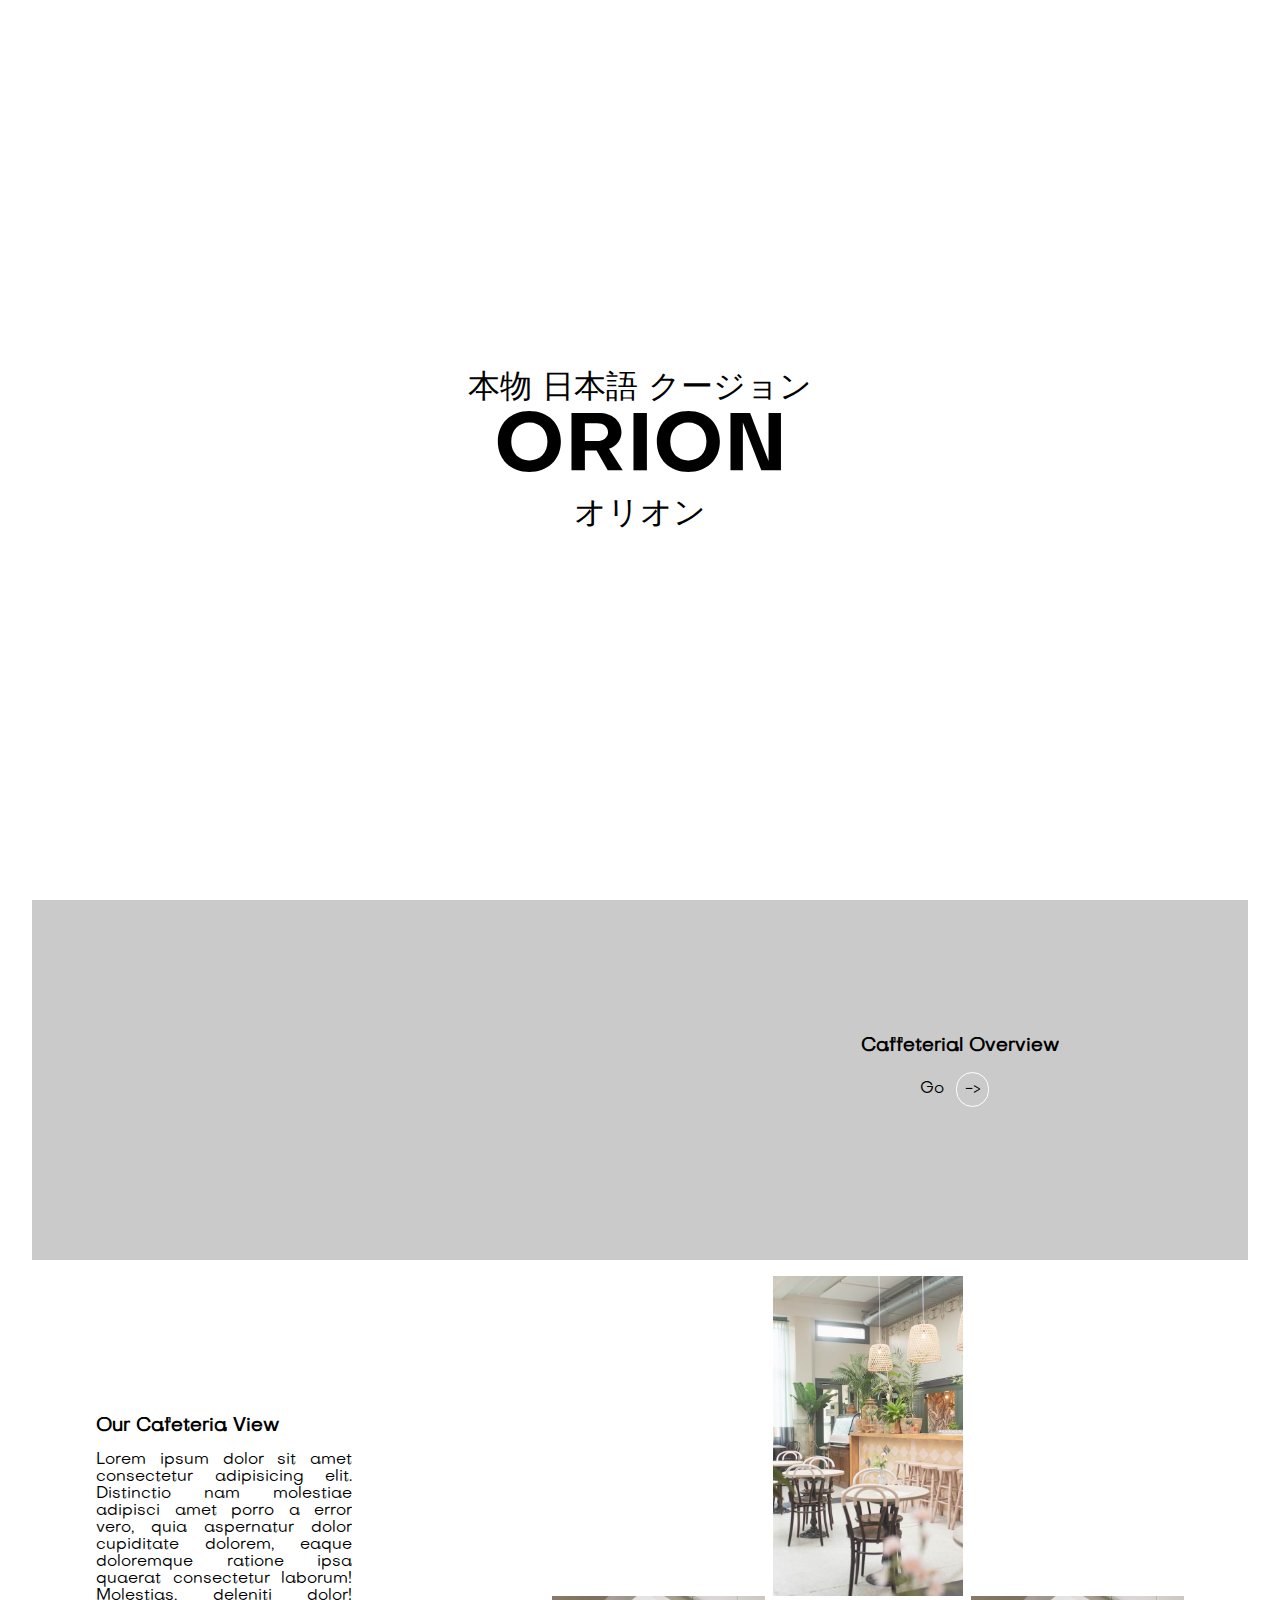
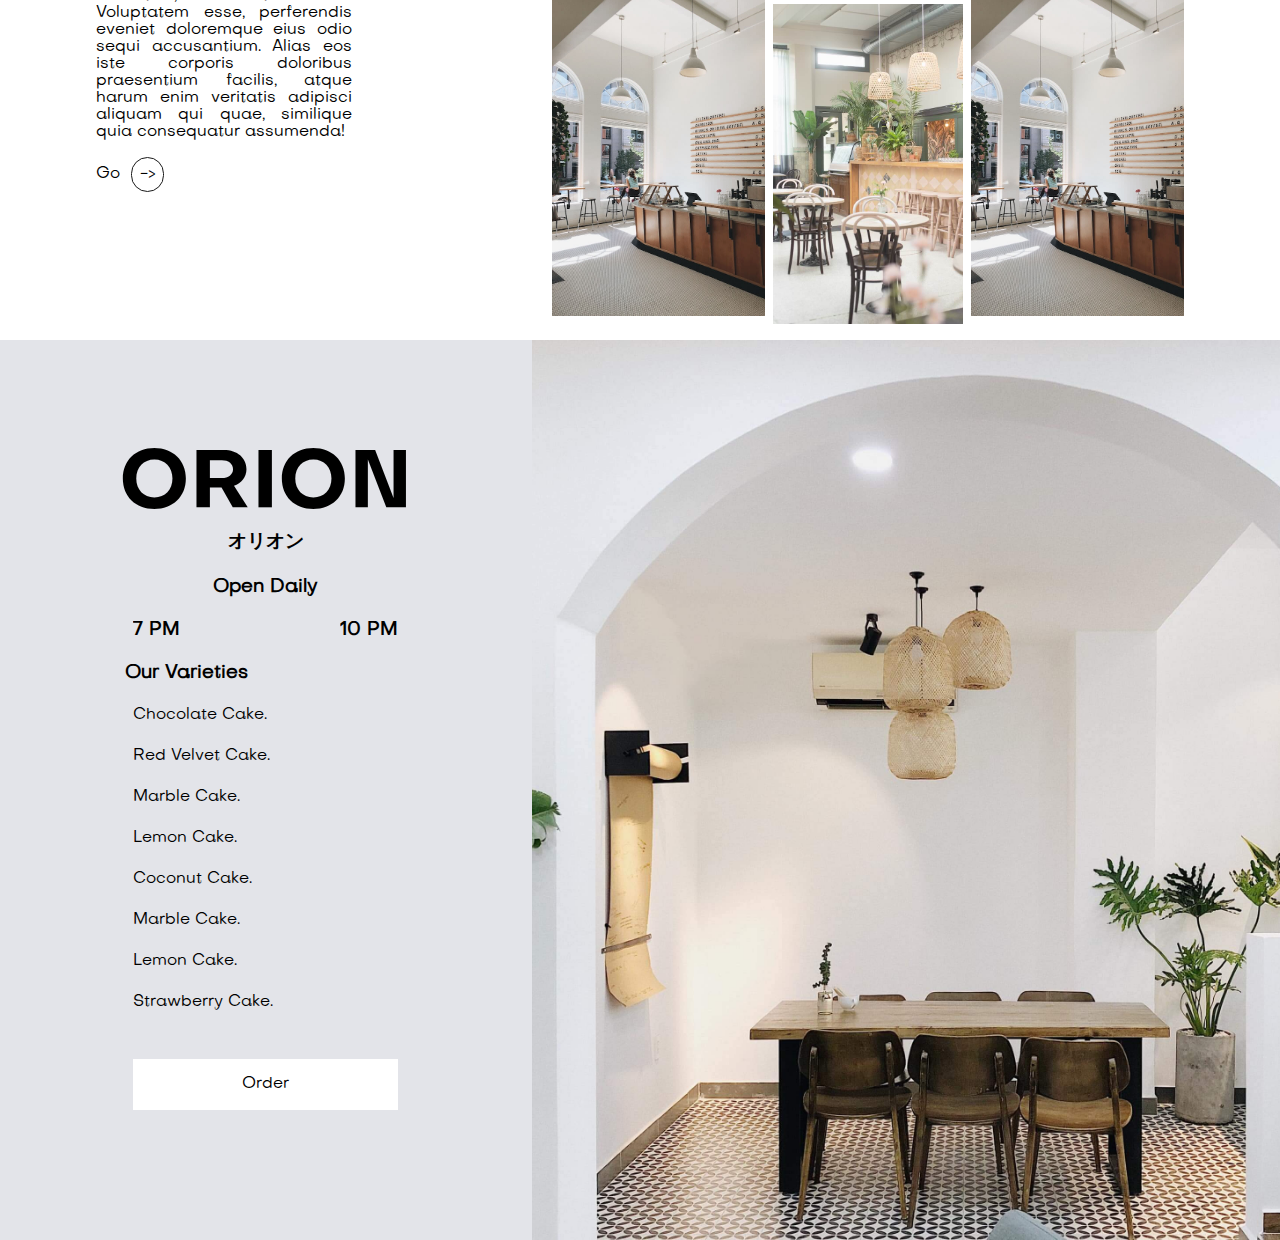
==== index.html @ 2d1300a8 "cake shop ui" ====
<!DOCTYPE html>
<html lang="en">

<head>
    <meta charset="UTF-8">
    <meta name="viewport" content="width=device-width, initial-scale=1.0">
    <title>we001</title>
    <link rel="stylesheet" href="./style/index.css">
</head>

<body>
    <!-- <header class="navigations">
        <div class="give-space">
            <li> <h3>Shop</h3> </li>
            <li> <h3>Contact</h3> </li>
            <li> <h3>Cart</h3> </li>
        </div>
    </header> -->

    <!-- front section -->
    <section class="landing-section">
        <p class="japanese-text">本物 日本語 クージョン</p>
        <h1 class="compnay-logo">ORION</h1>
        <p class="japanese-text">オリオン</p>
    </section>

    <!-- intro section -->
    <section class="video">
        <div class="video-text">
            <div class="title">
                <h3>Caffeterial Overview</h3>
            </div>

            <div class="button">
                <p>Go</p>
                <div class="circle">-></div>
            </div>
        </div>
    </section>

    <!-- Cafeteria View -->
    <section class="image-section">
        <div class="text-section">
            <h3 style="margin: 1rem 0;">Our Cafeteria View</h3>
            <p class="description">Lorem ipsum dolor sit amet consectetur adipisicing elit. Distinctio nam molestiae
                adipisci amet porro a error vero, quia aspernatur dolor cupiditate dolorem, eaque doloremque ratione
                ipsa quaerat consectetur laborum! Molestias, deleniti dolor! Voluptatem esse, perferendis eveniet
                doloremque eius odio sequi accusantium. Alias eos iste corporis doloribus praesentium facilis, atque
                harum enim veritatis adipisci aliquam qui quae, similique quia consequatur assumenda!
            </p>
            <div class="button">
                <p>Go</p>
                <div class="circle" style="border-color: #191919;">-></div>
            </div>
        </div>

        <div class="image-container">
            <div>
                <div class="image01">
                    <img src="./image/img01.jpg" alt="">
                </div>
            </div>

            <div>
                <div class="image02">
                    <img src="./image/img02.jpg" alt="">
                </div>
                <div class="image02">
                    <img src="./image/img02.jpg" alt="">
                </div>
            </div>

            <div>
                <div class="image01">
                    <img src="./image/img01.jpg" alt="">
                </div>

            </div>
        </div>
    </section>


    <Footer class="gate-section">
        <section class="addresslocation">
            <div class="addresslocation-information">
                <div>
                    <h1 class="compnay-logo">ORION</h1>
                    <h3>オリオン</h3>
                </div>
                <div>
                    <h3>Open Daily</h3>
                </div>

                <div class="time">
                    <h3>
                        7 PM
                    </h3>

                    <h3>
                        10 PM
                    </h3>
                </div>

                <h3 style="
                        text-align: left;
                        margin: 0 4.5rem;
                    ">
                    Our Varieties
                </h3>

                <section class="menu">
                    <div>
                        <li style="text-align: left; list-style:circle;"> Chocolate Cake. </li>
                    </div>
                    <div>
                        <li style="text-align: left; list-style:circle;"> Red Velvet Cake. </li>
                    </div>
                    <div>
                        <li style="text-align: left; list-style:circle;"> Marble Cake. </li>
                        </li>
                    </div>
                    <div>
                        <li style="text-align: left; list-style:circle;"> Lemon Cake. </li>
                    </div>
                    <div>
                        <li style="text-align: left; list-style:circle;"> Coconut Cake. </li>
                    </div>
                    <div>
                        <li style="text-align: left; list-style:circle;"> Marble Cake. </li>
                    </div>
                    <div>
                        <li style="text-align: left; list-style:circle;"> Lemon Cake. </li>
                    </div>
                    <div>
                        <li style="text-align: left; list-style:circle;"> Strawberry Cake. </li>
                    </div>

                    <div>
                        <div style="
                            border: 1px solid white;
                            padding: 1rem;
                            background-color: white;
                            cursor: pointer;
                        ">Order</div>
                    </div>

                </section>

            </div>
        </section>
        <div class="gate-image">
            <img src="./image/gate.jpg" alt="">
        </div>

    </Footer>



</body>

</html>
---- style/index.css ----
@font-face {
    font-family: Subjectivity-bold;
    src: url("./../fonts/Subjectivity-Bold.otf");
}

@font-face {
    font-family: Subjectivity-regular;
    src: url("./../fonts/Subjectivity-Regular.otf");
}

* {
    margin: 0;
    padding: 0;
    font-family: Subjectivity-regular;
    overflow-x: hidden;
}


:root {
    --video-section-height: 40vh;
    --video-section-rest: 60vh;
}


/* navigation */
li {
    list-style: none;
}

.navigations {
    display: flex;
    justify-content: center;
    align-items: center;
}

.give-space {
    display: flex;
    justify-content: space-around;
    align-items: center;
    width: 20vw;
    height: 10vh;
}

/* body */
.landing-section {
    display: flex;
    justify-content: center;
    align-items: center;
    height: 100vh;
    width: 100%;
    /* position: absolute;
    top: 1px; */
    flex-direction: column;
}

.compnay-logo {
    font-family: Subjectivity-bold;
    font-size: 5rem;
}

.some-words {
    text-align: center;
}

.japanese-text {
    font-family: Subjectivity-bold;
    font-size: 2rem;
}

/* intro section */
.video {
    height: var(--video-section-height);
    width: 95%;
    margin: auto;
    background-color: rgb(202, 202, 202);
}

.video-text {
    height: var(--video-section-height);
    display: flex;
    justify-content: center;
    align-items: center;
    flex-direction: column;
    transform: translateX(20rem);
}

.button {
    display: flex;
    align-items: center;
    cursor: pointer;
    margin: 1rem 0;
}

.circle {
    border: 1px solid rgb(255, 255, 255);
    padding: .5rem;
    border-radius: 1.5rem;
    margin: 0 .7rem;
}

.icon {
    height: 24px;
    width: 24px;
}

/* image section */
.image-section {
    width: 100vw;
    display: flex;
    justify-content: space-around;
    align-items: center;
    flex-direction: row;
    margin: 1rem 0 .5rem 0;
}

.description {
    width: 20vw;
    text-align: justify;
}

.image-container {
    width: 50vw;
    overflow: hidden;
    display: flex;
}

/* image-container */
.image01 {
    margin-top: 20rem;
}

.image02 {
    margin-bottom: .5rem;
}

.image01,
.image02 {
    height: 25vw;
    width: fit-content;
    background-size: cover;
    overflow: hidden;
    padding: 0 .5rem;
}


.image01 img,
.image02 img {
    height: 100%;
}

/* 
/* image carousel */
/* .carousel{
    height: 25vw;
    display: flex;
    justify-content: space-around;
    margin: 2rem 10rem;
}

.carousel div{
    background-size: cover;
    overflow: hidden;
}

.carousel div img{
    height: 100%;
}  */


.gate-section {
    background-color: #e3e4e9;
    display: flex;
    justify-content: space-between;
    align-items: center;
    height: 100vh;
}

.gate-image {
    overflow: hidden;
    height: 100vh;
    background-size: cover;
}

.gate-image img {
    height: 100%;
}

.addresslocation{
    display: flex;
    justify-content: center;
    width: 50vw;
}

.addresslocation div{
    text-align: center;
    margin: 1.5rem 0;
}

.time{
    display: flex;
    justify-content: space-between;
}

.time h3{
    margin: 0 5rem;
}

.menu{
    margin: 0 5rem;
}
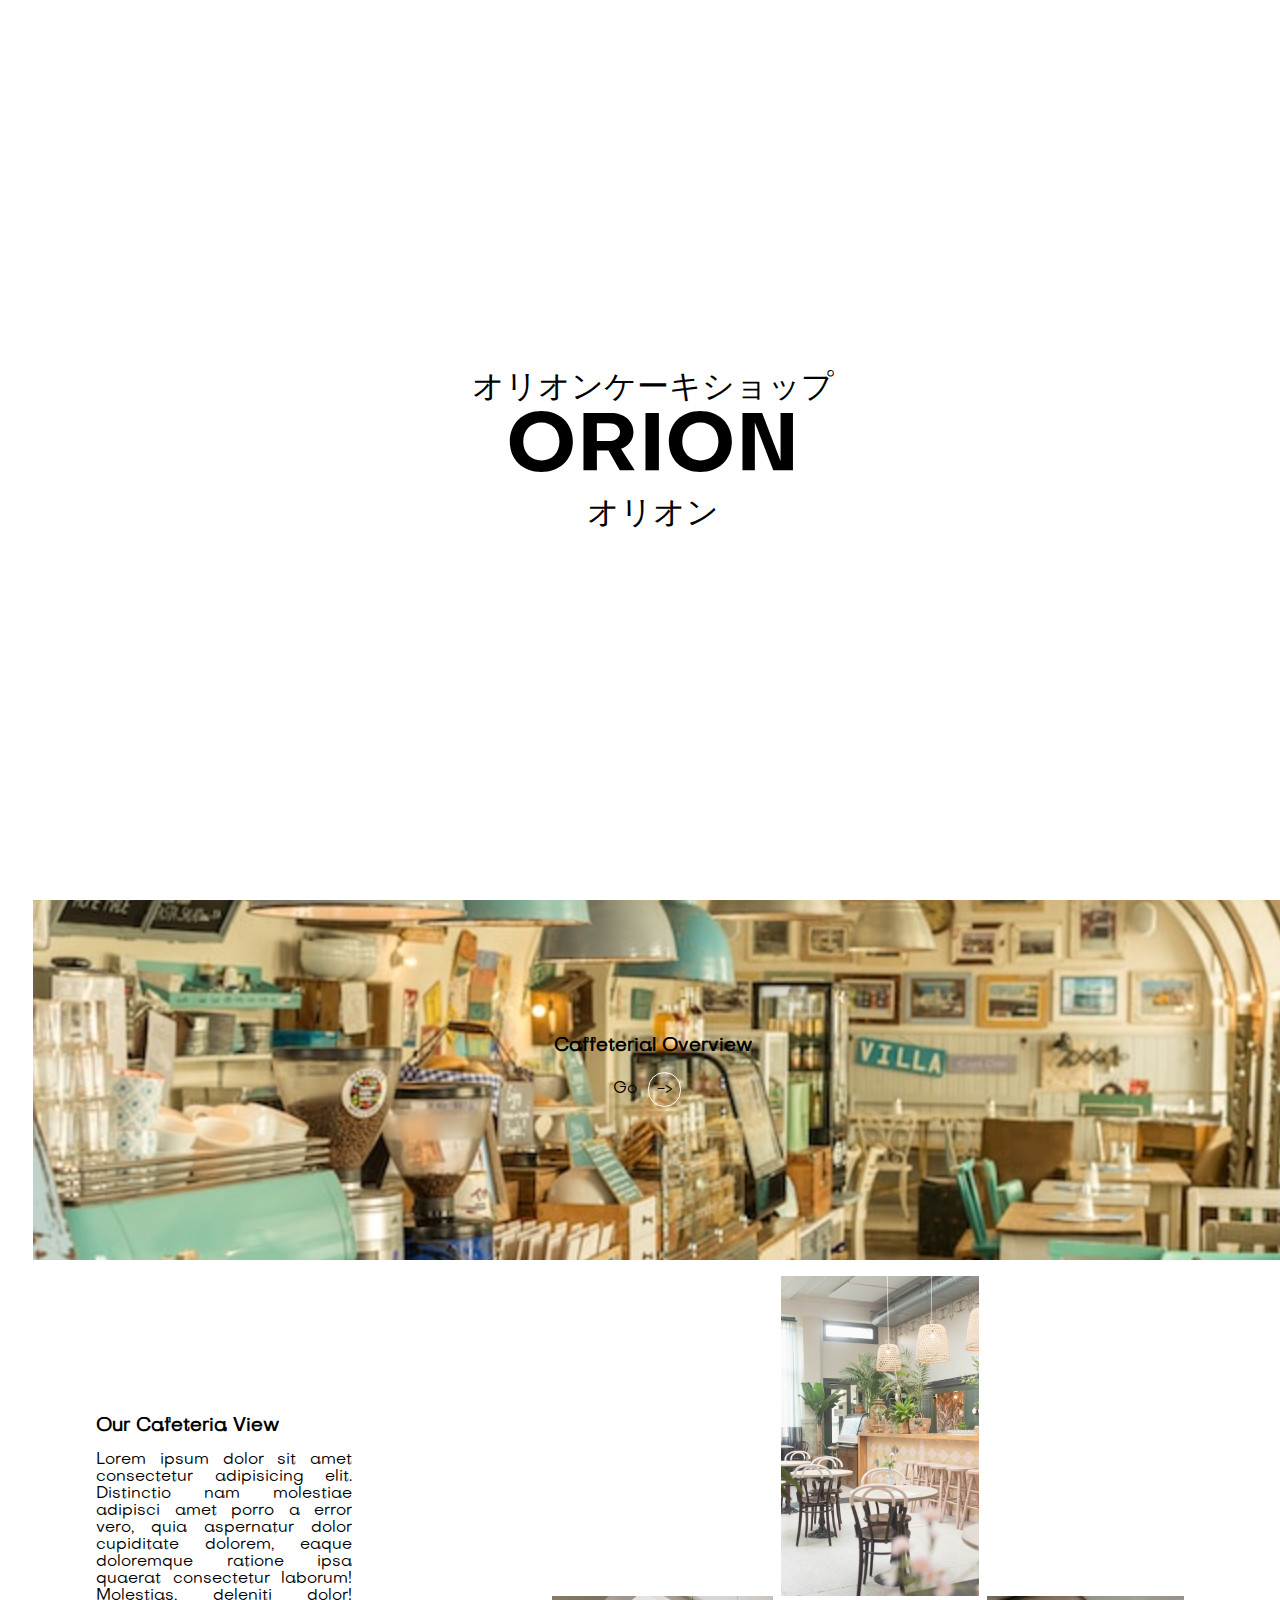
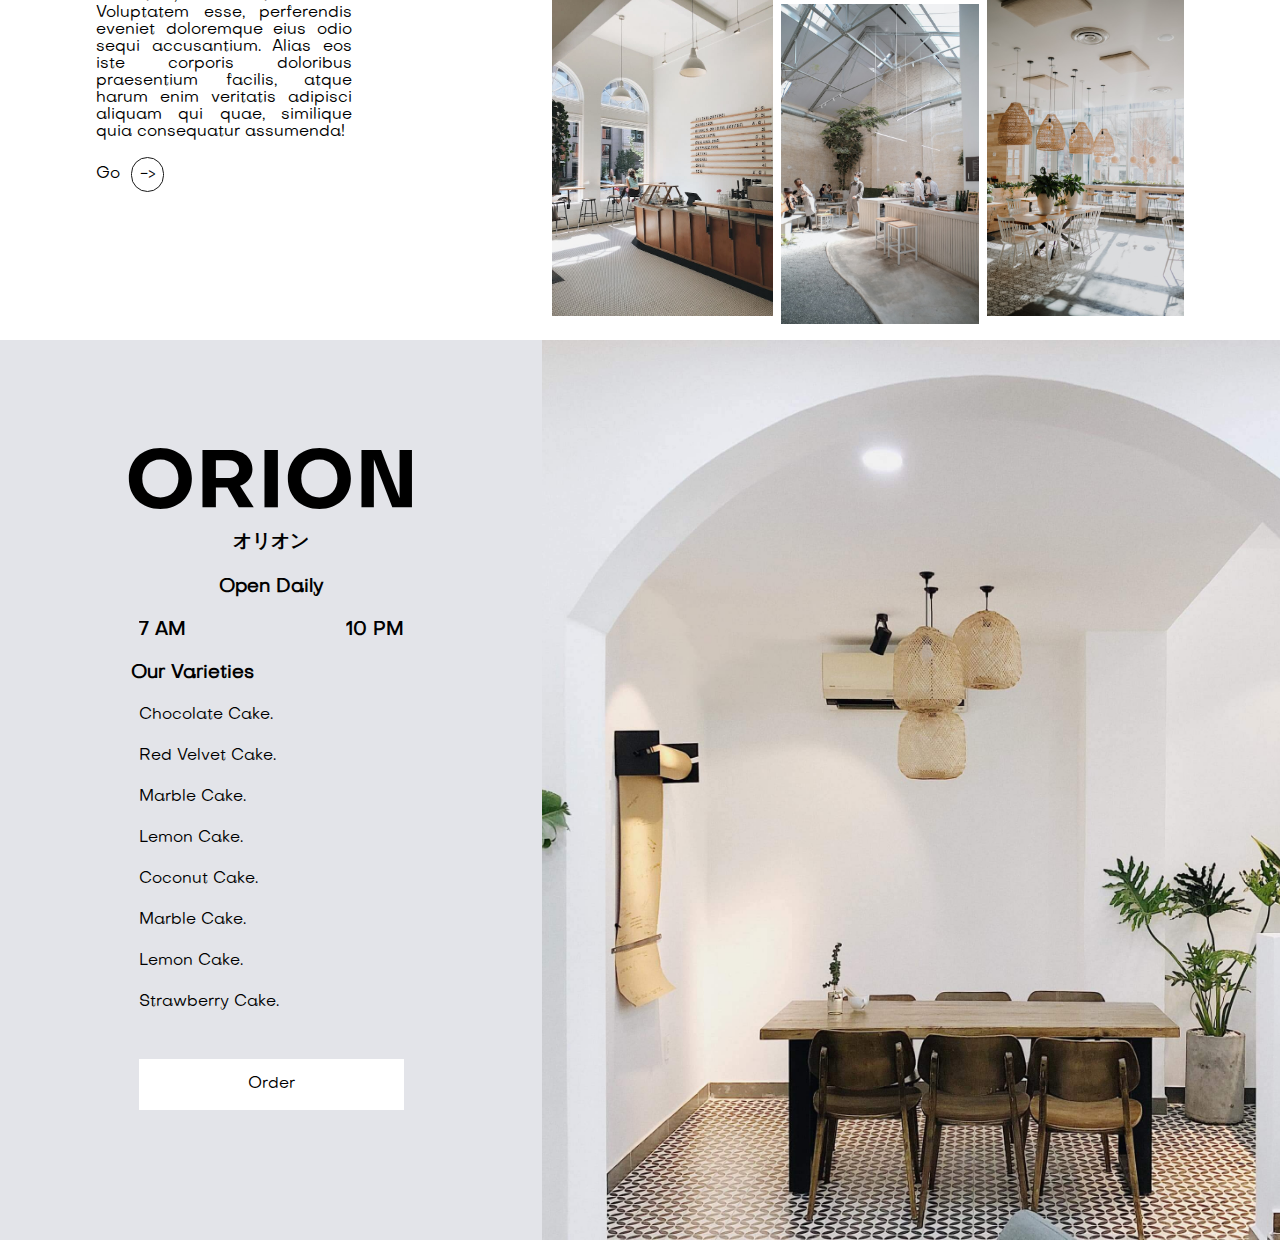
==== commit ddcebf34: "updated code" ====
--- a/index.html
+++ b/index.html
@@ -8,18 +8,10 @@
     <link rel="stylesheet" href="./style/index.css">
 </head>
 
-<body>
-    <!-- <header class="navigations">
-        <div class="give-space">
-            <li> <h3>Shop</h3> </li>
-            <li> <h3>Contact</h3> </li>
-            <li> <h3>Cart</h3> </li>
-        </div>
-    </header> -->
-
+<body style="width: 102vw;">
     <!-- front section -->
     <section class="landing-section">
-        <p class="japanese-text">本物 日本語 クージョン</p>
+        <p class="japanese-text">オリオンケーキショップ</p>
         <h1 class="compnay-logo">ORION</h1>
         <p class="japanese-text">オリオン</p>
     </section>
@@ -66,13 +58,13 @@
                     <img src="./image/img02.jpg" alt="">
                 </div>
                 <div class="image02">
-                    <img src="./image/img02.jpg" alt="">
+                    <img src="./image/img04.jpg" alt="">
                 </div>
             </div>
 
             <div>
                 <div class="image01">
-                    <img src="./image/img01.jpg" alt="">
+                    <img src="./image/img03.jpg" alt="">
                 </div>
 
             </div>
@@ -80,7 +72,7 @@
     </section>
 
 
-    <Footer class="gate-section">
+    <section class="gate-section">
         <section class="addresslocation">
             <div class="addresslocation-information">
                 <div>
@@ -93,7 +85,7 @@
 
                 <div class="time">
                     <h3>
-                        7 PM
+                        7 AM
                     </h3>
 
                     <h3>
@@ -110,7 +102,7 @@
 
                 <section class="menu">
                     <div>
-                        <li style="text-align: left; list-style:circle;"> Chocolate Cake. </li>
+                        <li style="text-align: left; list-style:circle;"> Chocolate Cake.</li>
                     </div>
                     <div>
                         <li style="text-align: left; list-style:circle;"> Red Velvet Cake. </li>
@@ -152,9 +144,10 @@
             <img src="./image/gate.jpg" alt="">
         </div>
 
-    </Footer>
+    </section>
 
-
+    
+   
 
 </body>
 
--- a/style/index.css
+++ b/style/index.css
@@ -21,25 +21,6 @@
     --video-section-rest: 60vh;
 }
 
-
-/* navigation */
-li {
-    list-style: none;
-}
-
-.navigations {
-    display: flex;
-    justify-content: center;
-    align-items: center;
-}
-
-.give-space {
-    display: flex;
-    justify-content: space-around;
-    align-items: center;
-    width: 20vw;
-    height: 10vh;
-}
 
 /* body */
 .landing-section {
@@ -75,13 +56,23 @@
     background-color: rgb(202, 202, 202);
 }
 
+.video::before {
+    content: " ";
+    background: url("./../image/interior.jpg") no-repeat center center / cover;
+    position: absolute;
+    height: var(--video-section-height);
+    width: 100%;
+    /* opacity: .7; */
+}
+
 .video-text {
     height: var(--video-section-height);
     display: flex;
     justify-content: center;
     align-items: center;
     flex-direction: column;
-    transform: translateX(20rem);
+    transform: translateX(0rem);
+
 }
 
 .button {
@@ -148,24 +139,6 @@
     height: 100%;
 }
 
-/* 
-/* image carousel */
-/* .carousel{
-    height: 25vw;
-    display: flex;
-    justify-content: space-around;
-    margin: 2rem 10rem;
-}
-
-.carousel div{
-    background-size: cover;
-    overflow: hidden;
-}
-
-.carousel div img{
-    height: 100%;
-}  */
-
 
 .gate-section {
     background-color: #e3e4e9;
@@ -185,26 +158,64 @@
     height: 100%;
 }
 
-.addresslocation{
+.addresslocation {
     display: flex;
     justify-content: center;
     width: 50vw;
 }
 
-.addresslocation div{
+.addresslocation div {
     text-align: center;
     margin: 1.5rem 0;
 }
 
-.time{
+.time {
     display: flex;
     justify-content: space-between;
 }
 
-.time h3{
+.time h3 {
     margin: 0 5rem;
 }
 
-.menu{
+.menu {
     margin: 0 5rem;
-}+}
+
+
+/* cake image overview */
+.cake-image-display {
+    width: 100vw;
+    margin-top: 2rem;
+}
+
+.top-section {
+    display: flex;
+    justify-content: space-around;
+    align-items: center;
+    flex-direction: row;
+    margin: 0 5rem;
+}
+
+.text-001 div {
+    width: 20vw;
+    text-align: justify;
+}
+
+.image-001 {
+    height: 50vh;
+    overflow: hidden;
+}
+.image-002 {
+    height: 65vh;
+    overflow: hidden;
+}
+
+.image-001 img,
+.image-002 img,
+.image-003 img {
+    height: 100%;
+}
+
+
+/* footer */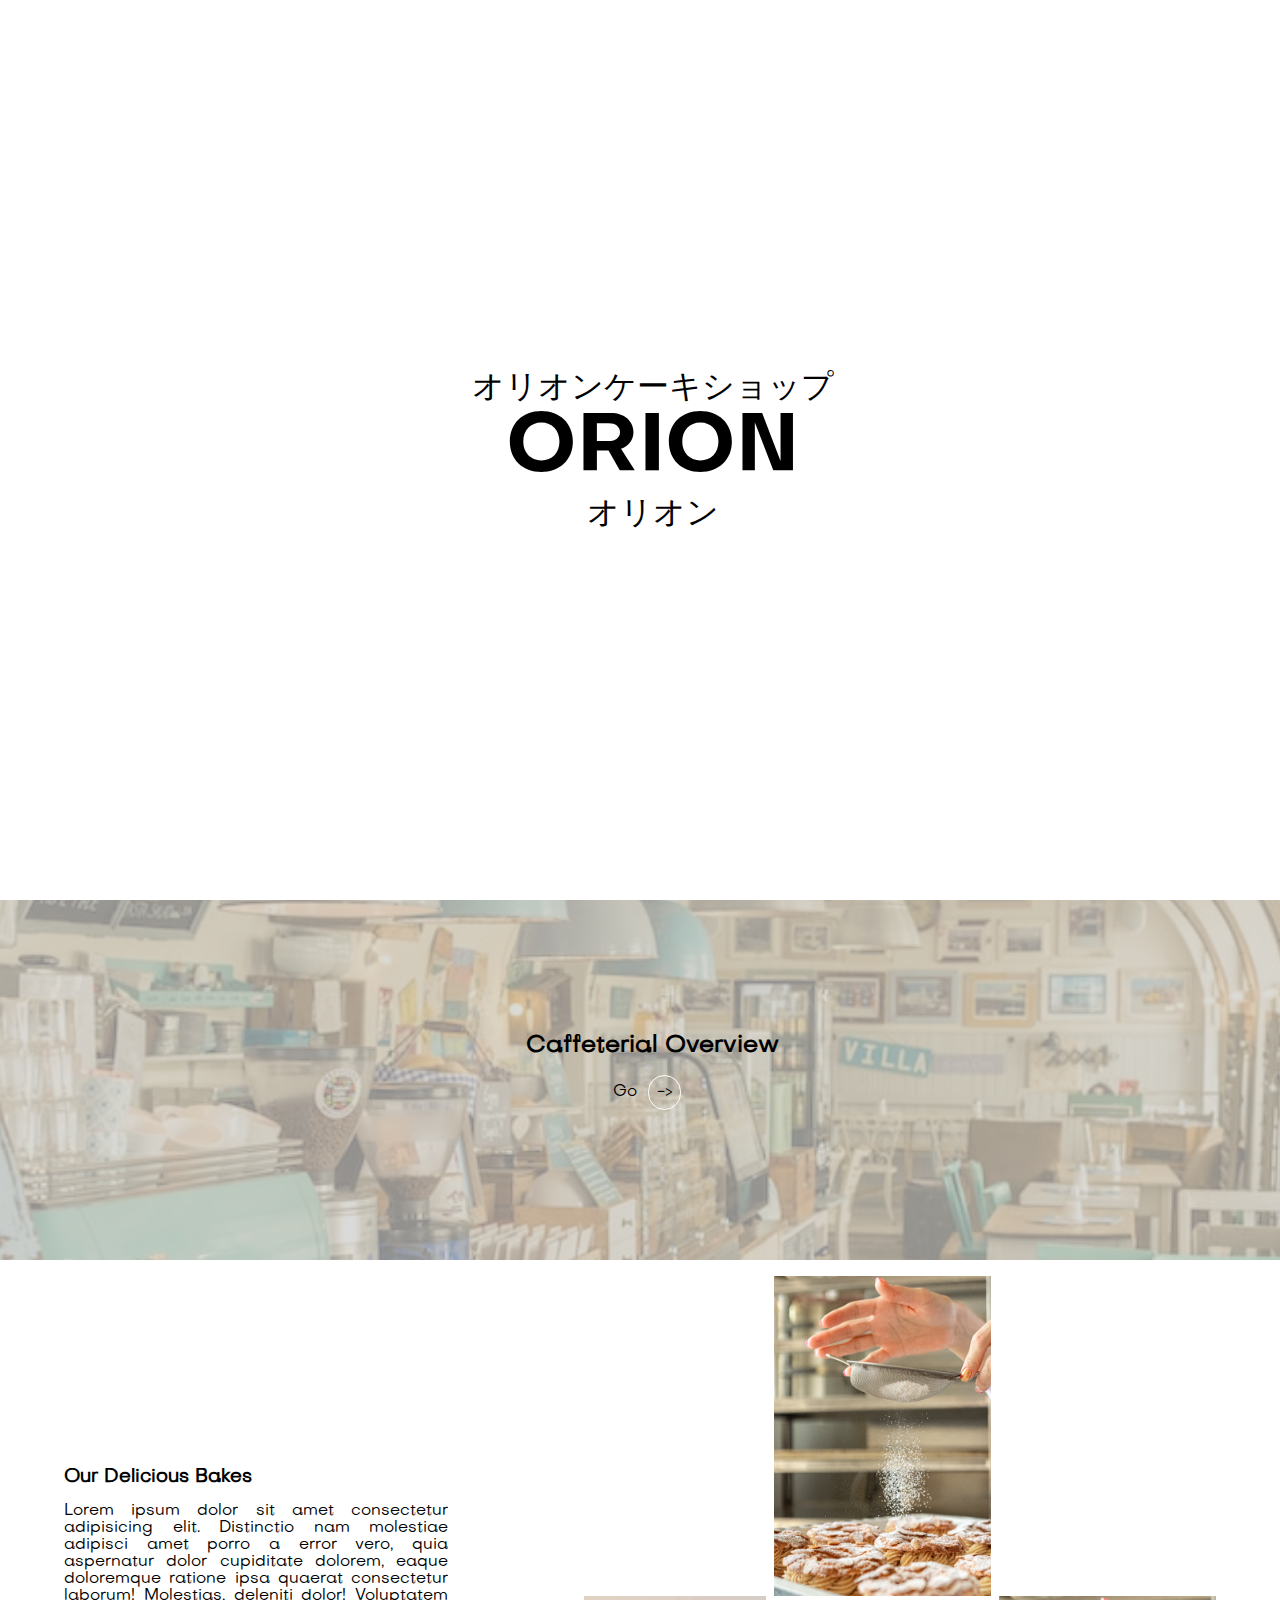
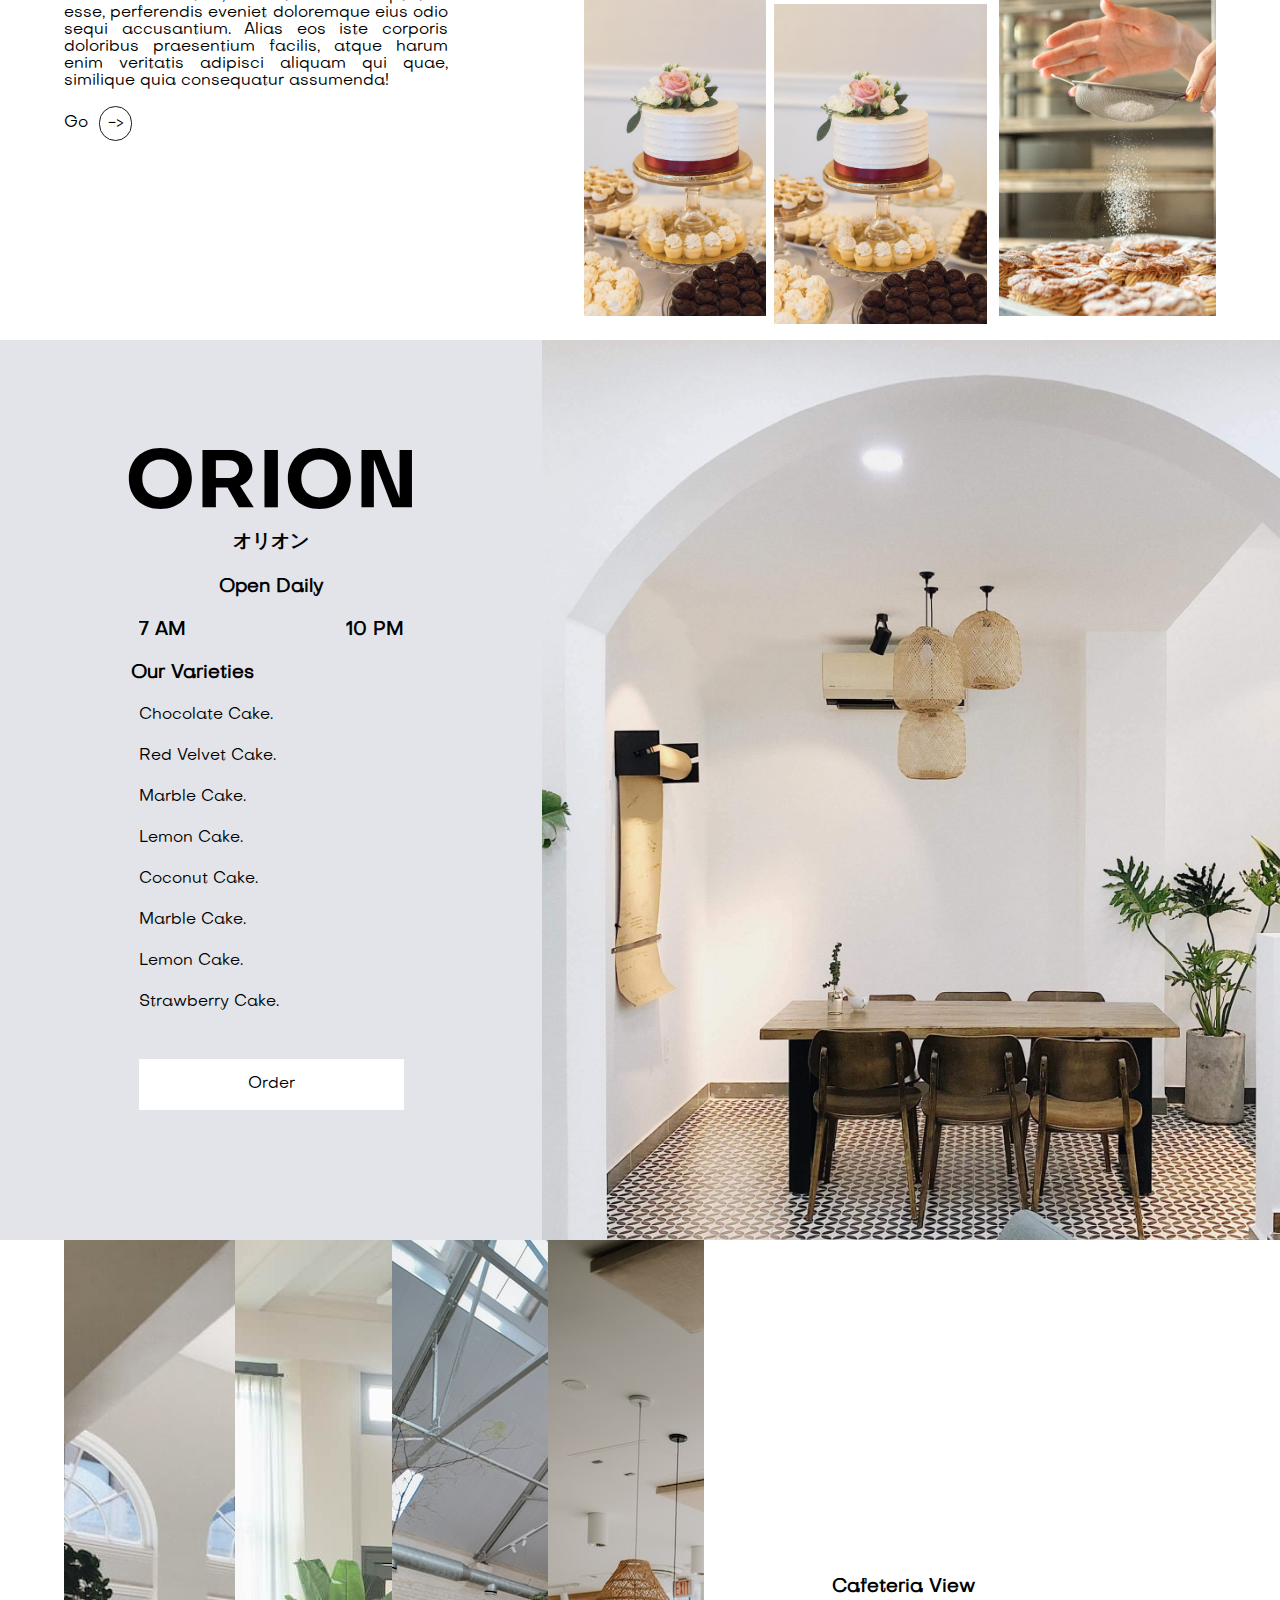
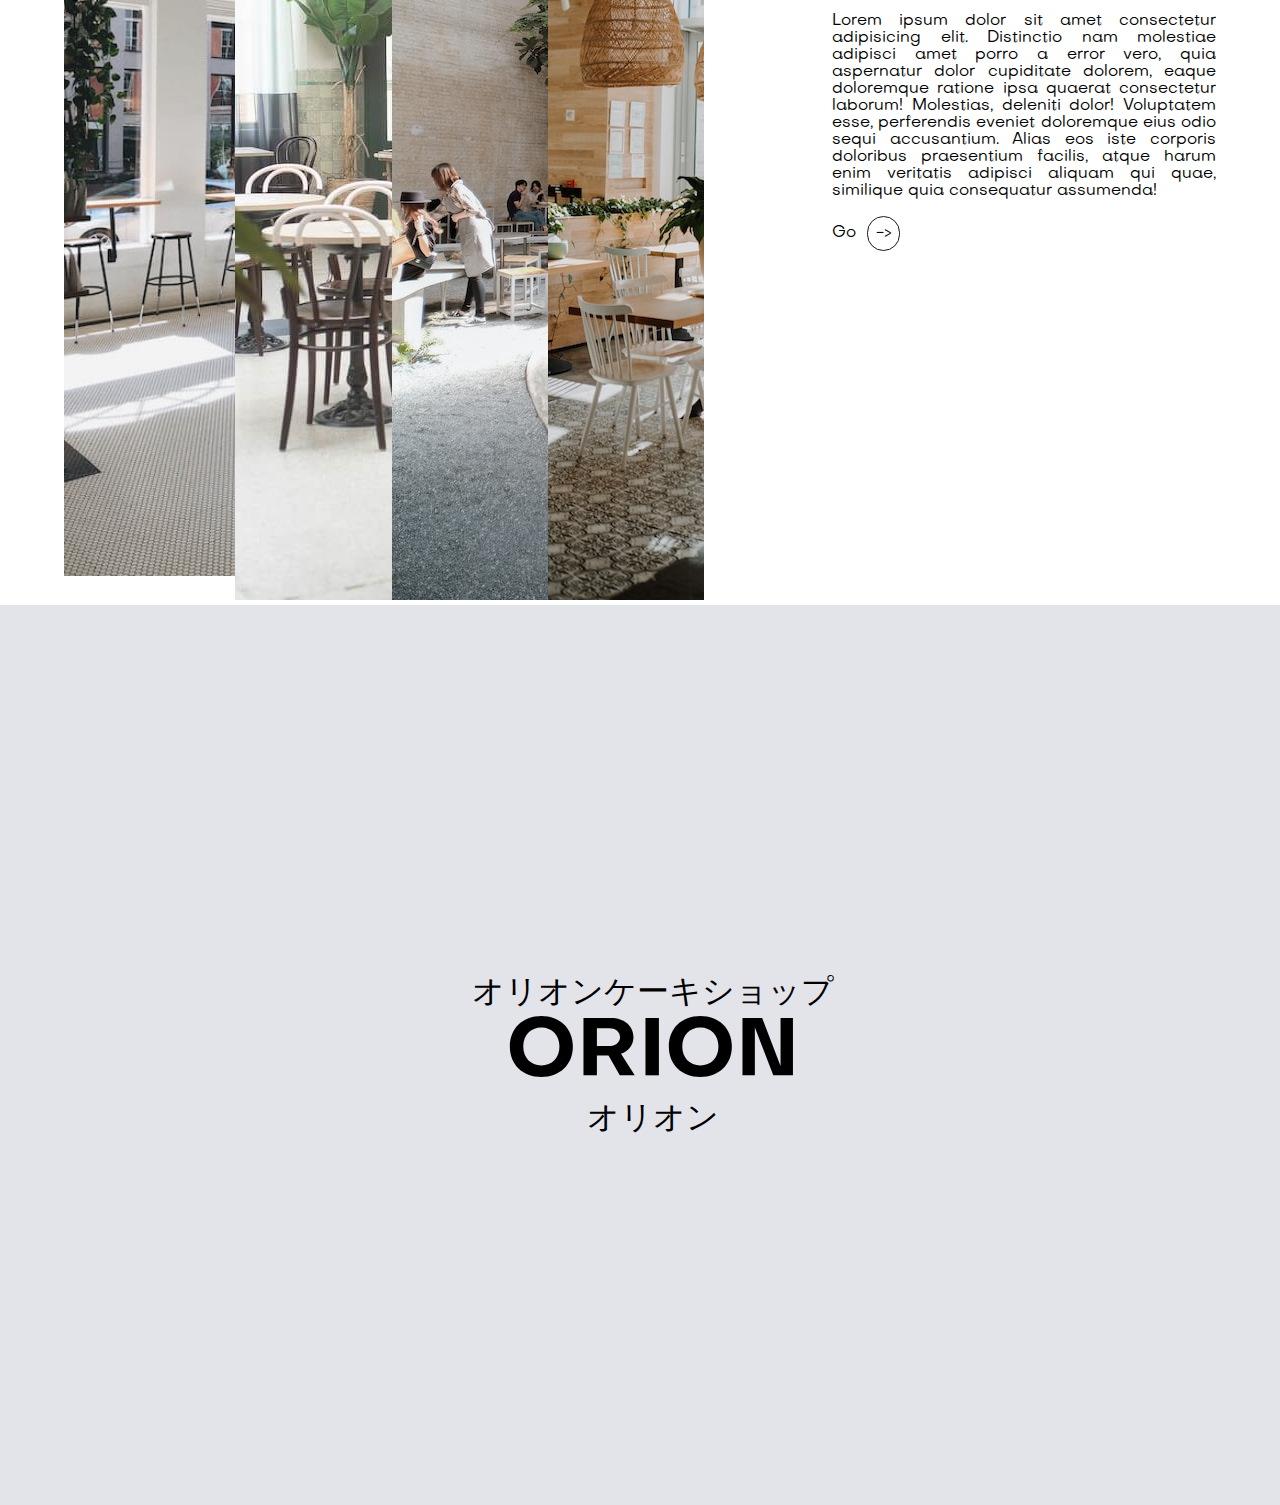
==== commit 35443db8: "added final touch" ====
--- a/index.html
+++ b/index.html
@@ -20,7 +20,7 @@
     <section class="video">
         <div class="video-text">
             <div class="title">
-                <h3>Caffeterial Overview</h3>
+                <h3 style="font-size: 1.5rem; font-weight: 900;">Caffeterial Overview</h3>
             </div>
 
             <div class="button">
@@ -33,7 +33,7 @@
     <!-- Cafeteria View -->
     <section class="image-section">
         <div class="text-section">
-            <h3 style="margin: 1rem 0;">Our Cafeteria View</h3>
+            <h3 style="margin: 1rem 0;">Our Delicious Bakes</h3>
             <p class="description">Lorem ipsum dolor sit amet consectetur adipisicing elit. Distinctio nam molestiae
                 adipisci amet porro a error vero, quia aspernatur dolor cupiditate dolorem, eaque doloremque ratione
                 ipsa quaerat consectetur laborum! Molestias, deleniti dolor! Voluptatem esse, perferendis eveniet
@@ -49,22 +49,22 @@
         <div class="image-container">
             <div>
                 <div class="image01">
-                    <img src="./image/img01.jpg" alt="">
+                    <img src="./image/img06.jpg" alt="">
                 </div>
             </div>
 
             <div>
                 <div class="image02">
-                    <img src="./image/img02.jpg" alt="">
+                    <img src="./image/img05.jpg" alt="">
                 </div>
                 <div class="image02">
-                    <img src="./image/img04.jpg" alt="">
+                    <img src="./image/img06.jpg" alt="">
                 </div>
             </div>
 
             <div>
                 <div class="image01">
-                    <img src="./image/img03.jpg" alt="">
+                    <img src="./image/img05.jpg" alt="">
                 </div>
 
             </div>
@@ -135,19 +135,67 @@
                             cursor: pointer;
                         ">Order</div>
                     </div>
-
                 </section>
-
             </div>
         </section>
+
         <div class="gate-image">
             <img src="./image/gate.jpg" alt="">
         </div>
-
-    </section>
-
-    
-   
+    </section>
+
+
+
+    <section class="image-section" style="margin: 0; padding: 0;">
+
+        <div class="image-container">
+            <div>
+                <div class="bakes-image01" >
+                    <img src="./image/img01.jpg" style="height: 104vh;" alt="">
+                </div>
+            </div>
+
+            <div>
+                <div class="bakes-image02">
+                    <img src="./image/img02.jpg" alt="">
+                </div>
+            </div>
+            <div>
+                <div class="bakes-image02">
+                    <img src="./image/img04.jpg" alt="">
+                </div>
+            </div>
+
+            <div>
+                <div class="bakes-image01">
+                    <img src="./image/img03.jpg" alt="">
+                </div>
+
+            </div>
+        </div>
+
+        <div class="text-section">
+            <h3 style="margin: 0 0 1rem 0;">Cafeteria View</h3>
+            <p class="description">Lorem ipsum dolor sit amet consectetur adipisicing elit. Distinctio nam molestiae
+                adipisci amet porro a error vero, quia aspernatur dolor cupiditate dolorem, eaque doloremque ratione
+                ipsa quaerat consectetur laborum! Molestias, deleniti dolor! Voluptatem esse, perferendis eveniet
+                doloremque eius odio sequi accusantium. Alias eos iste corporis doloribus praesentium facilis, atque
+                harum enim veritatis adipisci aliquam qui quae, similique quia consequatur assumenda!
+            </p>
+            <div class="button">
+                <p>Go</p>
+                <div class="circle" style="border-color: #191919;">-></div>
+            </div>
+        </div>
+    </section>
+
+
+    <section class="landing-section" style="background: #e3e4e9;">
+        <p class="japanese-text">オリオンケーキショップ</p>
+        <h1 class="compnay-logo">ORION</h1>
+        <p class="japanese-text">オリオン</p>
+    </section>
+
 
 </body>
 
--- a/style/index.css
+++ b/style/index.css
@@ -51,7 +51,7 @@
 /* intro section */
 .video {
     height: var(--video-section-height);
-    width: 95%;
+    width: 100%;
     margin: auto;
     background-color: rgb(202, 202, 202);
 }
@@ -61,8 +61,8 @@
     background: url("./../image/interior.jpg") no-repeat center center / cover;
     position: absolute;
     height: var(--video-section-height);
-    width: 100%;
-    /* opacity: .7; */
+    width: 102vw;
+    opacity: .3;
 }
 
 .video-text {
@@ -105,7 +105,7 @@
 }
 
 .description {
-    width: 20vw;
+    width: 30vw;
     text-align: justify;
 }
 
@@ -117,10 +117,13 @@
 
 /* image-container */
 .image01 {
+    /* transform: translateX(20rem); */
     margin-top: 20rem;
 }
 
 .image02 {
+    /* transform: translateX(-.5rem); */
+
     margin-bottom: .5rem;
 }
 
@@ -218,4 +221,15 @@
 }
 
 
-/* footer */+/* create papaer menu */
+.cageterial-image{
+    display: flex;
+}
+
+.cageterial-image div {
+    width: 30vw;
+}
+
+.cageterial-image div img{
+    width: 100%;
+}